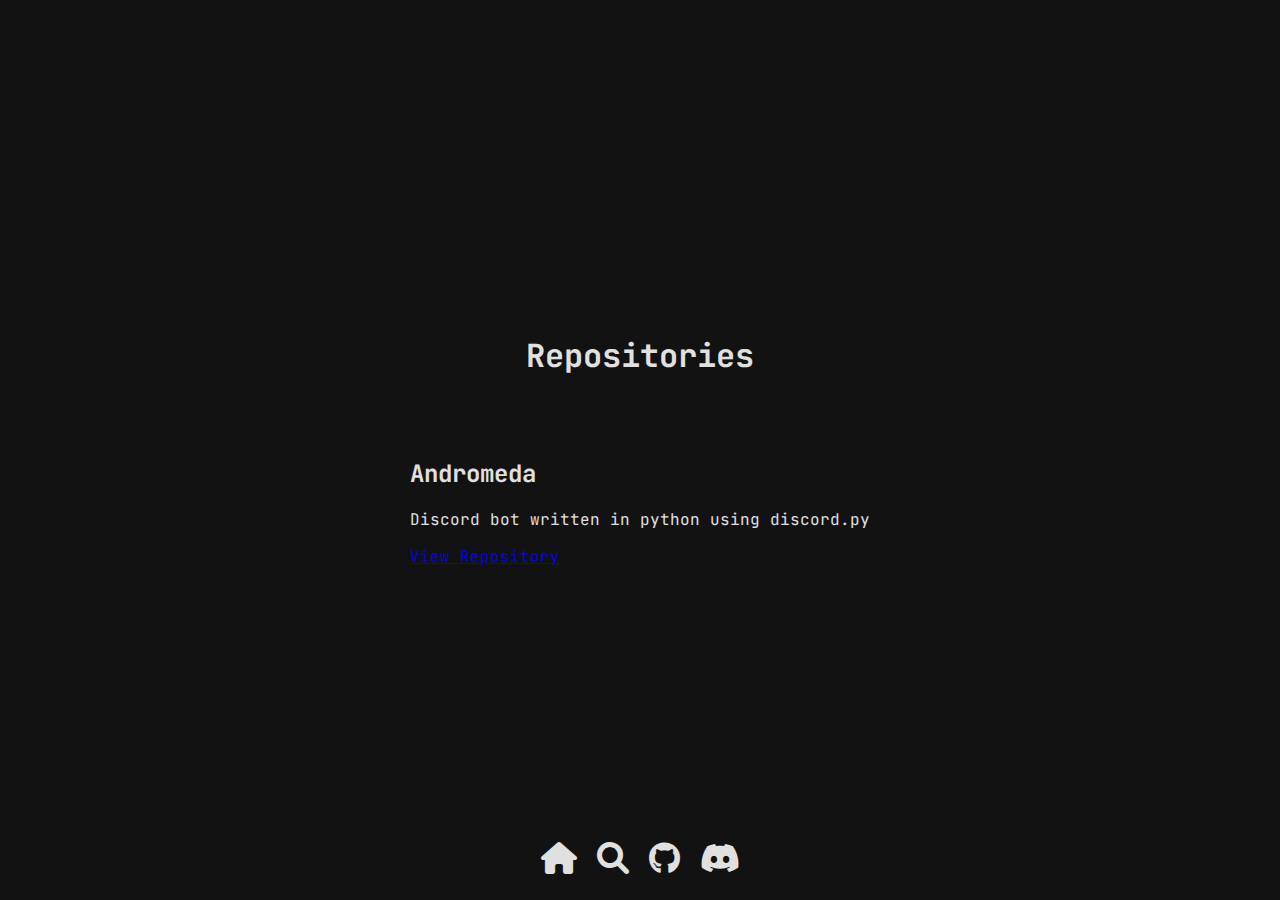
==== repositories/index.html @ 521f94d9 "trying to add a repositories tab" ====
<!DOCTYPE html>
<html lang="en">
<head>
    <meta charset="UTF-8">
    <meta name="viewport" content="width=device-width, initial-scale=1.0">
    <title>Repositories</title>
    <link rel="stylesheet" href="../styles.css"> <!-- Link to your main styles.css -->
    <link rel="stylesheet" href="styles.css"> <!-- Repository-specific styles -->
    <link rel="stylesheet" href="https://cdnjs.cloudflare.com/ajax/libs/font-awesome/6.0.0-beta3/css/all.min.css">
</head>
<body>
    <div class="container">
        <header>
            <h1>Repositories</h1>
        </header>
        <main id="repoContainer" class="repo-container">
            <!-- Repositories will be dynamically added here -->
        </main>
    </div>

    <footer>
        <a href="../index.html" class="icon"><i class="fas fa-home"></i></a>
        <a href="../searchbar/index.html" class="icon"><i class="fas fa-search"></i></a>
        <a href="#" class="icon"><i class="fab fa-github"></i></a>
        <div class="icon discord-icon">
            <i class="fab fa-discord"></i>
            <span class="discord-tooltip">Your Discord server</span>
        </div>
    </footer>

    <script src="script.js" defer></script> <!-- Repository-specific script -->
</body>
</html>
---- styles.css ----
@import url('https://fonts.googleapis.com/css2?family=JetBrains+Mono:wght@400;700&display=swap');

:root {
    --bg-dark: #121212;
    --bg-light: #f0f0f0;
    --text-dark: #e0e0e0;
    --text-light: #202020;
    --primary-color: #bb86fc;
    --secondary-color: #03dac6;
    --tooltip-bg: rgba(0, 0, 0, 0.8);
    --tooltip-text: #e0e0e0;
}

body {
    margin: 0;
    font-family: 'JetBrains Mono', monospace;
    display: flex;
    flex-direction: column;
    justify-content: center;
    align-items: center;
    height: 100vh;
    background-color: var(--bg-dark);
    color: var(--text-dark);
    transition: background-color 0.3s, color 0.3s;
    overflow-x: hidden; /* Added to prevent horizontal scrolling */
}


.container {
    flex: 1;
    display: flex;
    justify-content: center;
    align-items: center;
}

.content {
    text-align: center;
}

.username {
    font-size: 3rem;
}

footer {
    width: 100%;
    display: flex;
    justify-content: center;
    gap: 20px;
    padding: 20px;
    background-color: var(--bg-dark); /* Dark theme background color */
    position: absolute;
    bottom: 0;
}

/* Updated styles.css */

.book-icon {
    color: var(--text-dark); /* Adjust color as needed */
    font-size: 2rem;
}

.icon {
    font-size: 2rem;
    color: var(--text-dark);
    text-decoration: none;
    transition: color 0.3s;
}

.icon:hover {
    color: var(--primary-color);
}

.discord-icon {
    position: relative;
}

.discord-tooltip {
    visibility: hidden;
    width: auto;
    background-color: var(--tooltip-bg);
    color: var(--tooltip-text);
    text-align: center;
    border-radius: 6px;
    padding: 5px 10px;
    font-size: 0.9rem; /* Adjusted font size */
    position: absolute;
    bottom: 125%; /* Position above the icon */
    left: 50%;
    transform: translateX(-50%);
    z-index: 1;
    opacity: 0;
    transition: opacity 0.3s;
    white-space: nowrap;
}

.discord-icon:hover .discord-tooltip {
    visibility: visible;
    opacity: 1;
}

body.light-theme {
    background-color: var(--bg-light);
    color: var(--text-light);
}

body.light-theme .icon {
    color: var(--text-light);
}

body.light-theme footer {
    background-color: var(--bg-light); /* Light theme background color */
}

body.light-theme .icon:hover {
    color: var(--primary-color);
}

body.light-theme .discord-tooltip {
    background-color: var(--bg-dark);
    color: var(--text-dark);
}

body.light-theme .quote {
    color: var(--text-light); /* Adjust for light theme */
}


/* Updated styles.css */

.theme-switcher {
    position: absolute;
    top: 20px;
    right: 20px;
}

.switch {
    position: relative;
    display: inline-block;
    width: 60px;
    height: 34px;
}

.switch input { 
    opacity: 0;
    width: 0;
    height: 0;
}

.slider {
    position: absolute;
    cursor: pointer;
    top: 0;
    left: 0;
    right: 0;
    bottom: 0;
    background-color: #35393b;
    transition: .4s;
    border-radius: 34px;
}

.slider:before {
    position: absolute;
    content: "";
    height: 26px;
    width: 26px;
    left: 4px;
    bottom: 4px;
    background-color: white;
    transition: .4s;
    border-radius: 50%;
}

input:checked + .slider {
    background-color: #2196F3;
}

input:checked + .slider:before {
    transform: translateX(26px);
}

.quote {
    font-size: 0.9rem;
    color: var(--text-dark); /* Darker color */
}

body.light-theme .quote {
    color: var(--text-light); /* Adjust for light theme */
}
---- repositories/styles.css ----
/* Reset styles and basic container setup */
body {
    margin: 0;
    font-family: 'JetBrains Mono', monospace;
    display: flex;
    flex-direction: column;
    justify-content: center;
    align-items: center;
    height: 100vh;
    background-color: var(--bg-dark);
    color: var(--text-dark);
    transition: background-color 0.3s, color 0.3s;
    overflow-x: hidden;
}

.container {
    flex: 1;
    display: flex;
    flex-direction: column;
    justify-content: center;
    align-items: center;
}

header {
    text-align: center;
    margin-bottom: 20px;
}

.repo-container {
    display: flex;
    flex-wrap: wrap;
    justify-content: center;
    gap: 20px;
    padding: 20px;
}

footer {
    width: 100%;
    display: flex;
    justify-content: center;
    gap: 20px;
    padding: 20px;
    background-color: var(--bg-dark);
    position: absolute;
    bottom: 0;
}

.icon {
    font-size: 2rem;
    color: var(--text-dark);
    text-decoration: none;
    transition: color 0.3s;
}

.icon:hover {
    color: var(--primary-color);
}

.discord-icon {
    position: relative;
}

.discord-tooltip {
    visibility: hidden;
    width: auto;
    background-color: var(--tooltip-bg);
    color: var(--tooltip-text);
    text-align: center;
    border-radius: 6px;
    padding: 5px 10px;
    font-size: 0.9rem;
    position: absolute;
    bottom: 125%;
    left: 50%;
    transform: translateX(-50%);
    z-index: 1;
    opacity: 0;
    transition: opacity 0.3s;
    white-space: nowrap;
}

.discord-icon:hover .discord-tooltip {
    visibility: visible;
    opacity: 1;
}

/* Light theme styles */
body.light-theme {
    background-color: var(--bg-light);
    color: var(--text-light);
}

body.light-theme .icon {
    color: var(--text-light);
}

body.light-theme footer {
    background-color: var(--bg-light);
}

body.light-theme .icon:hover {
    color: var(--primary-color);
}

body.light-theme .discord-tooltip {
    background-color: var(--bg-dark);
    color: var(--text-dark);
}
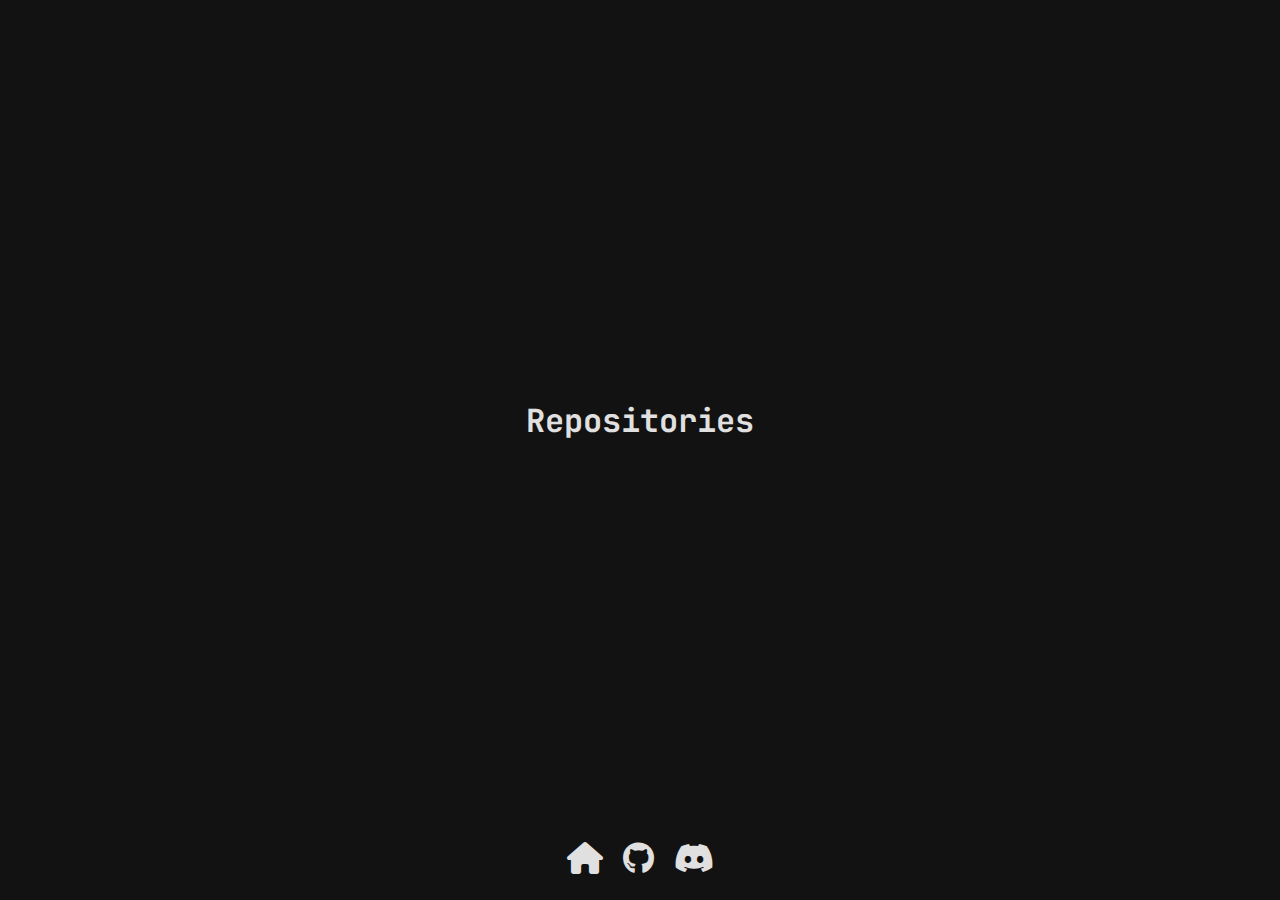
==== commit c35e3ef3: "added wiokfijpwijaíj" ====
--- a/repositories/index.html
+++ b/repositories/index.html
@@ -20,11 +20,10 @@
 
     <footer>
         <a href="../index.html" class="icon"><i class="fas fa-home"></i></a>
-        <a href="../searchbar/index.html" class="icon"><i class="fas fa-search"></i></a>
         <a href="#" class="icon"><i class="fab fa-github"></i></a>
         <div class="icon discord-icon">
             <i class="fab fa-discord"></i>
-            <span class="discord-tooltip">Your Discord server</span>
+            <span class="discord-tooltip">actually.auth</span>
         </div>
     </footer>
 
@@ -32,3 +31,4 @@
 </body>
 </html>
 
+
--- a/repositories/styles.css
+++ b/repositories/styles.css
@@ -79,31 +79,4 @@
     white-space: nowrap;
 }
 
-.discord-icon:hover .discord-tooltip {
-    visibility: visible;
-    opacity: 1;
-}
 
-/* Light theme styles */
-body.light-theme {
-    background-color: var(--bg-light);
-    color: var(--text-light);
-}
-
-body.light-theme .icon {
-    color: var(--text-light);
-}
-
-body.light-theme footer {
-    background-color: var(--bg-light);
-}
-
-body.light-theme .icon:hover {
-    color: var(--primary-color);
-}
-
-body.light-theme .discord-tooltip {
-    background-color: var(--bg-dark);
-    color: var(--text-dark);
-}
-
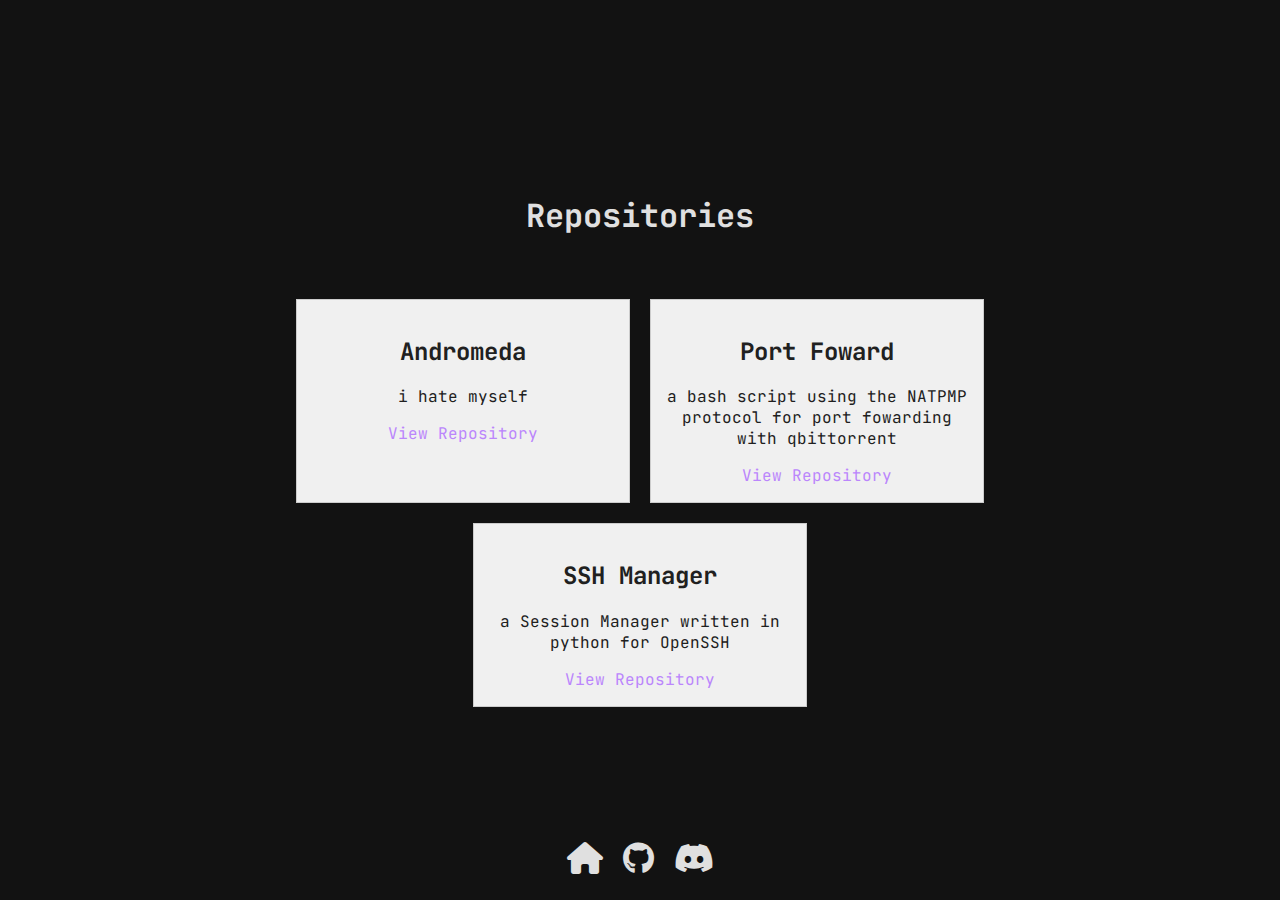
==== commit 656dadfc: "attempt #1 to fix the repos tab" ====
--- a/repositories/index.html
+++ b/repositories/index.html
@@ -20,7 +20,7 @@
 
     <footer>
         <a href="../index.html" class="icon"><i class="fas fa-home"></i></a>
-        <a href="#" class="icon"><i class="fab fa-github"></i></a>
+        <a href="https://github.com/auth-xyz" class="icon" target="_blank"><i class="fab fa-github"></i></a>
         <div class="icon discord-icon">
             <i class="fab fa-discord"></i>
             <span class="discord-tooltip">actually.auth</span>
@@ -31,4 +31,3 @@
 </body>
 </html>
 
-
--- a/repositories/styles.css
+++ b/repositories/styles.css
@@ -1,4 +1,3 @@
-/* Reset styles and basic container setup */
 body {
     margin: 0;
     font-family: 'JetBrains Mono', monospace;
@@ -32,6 +31,28 @@
     justify-content: center;
     gap: 20px;
     padding: 20px;
+}
+
+.repo {
+    border: 1px solid #ccc;
+    padding: 1rem;
+    text-align: center;
+    max-width: 300px;
+    width: 100%;
+    background-color: var(--bg-light);
+    color: var(--text-light);
+    transition: background-color 0.3s, color 0.3s;
+}
+
+.repo a {
+    display: block;
+    margin-top: 1rem;
+    color: var(--primary-color);
+    text-decoration: none;
+}
+
+.repo a:hover {
+    text-decoration: underline;
 }
 
 footer {
@@ -79,4 +100,8 @@
     white-space: nowrap;
 }
 
+.discord-icon:hover .discord-tooltip {
+    visibility: visible;
+    opacity: 1;
+}
 
